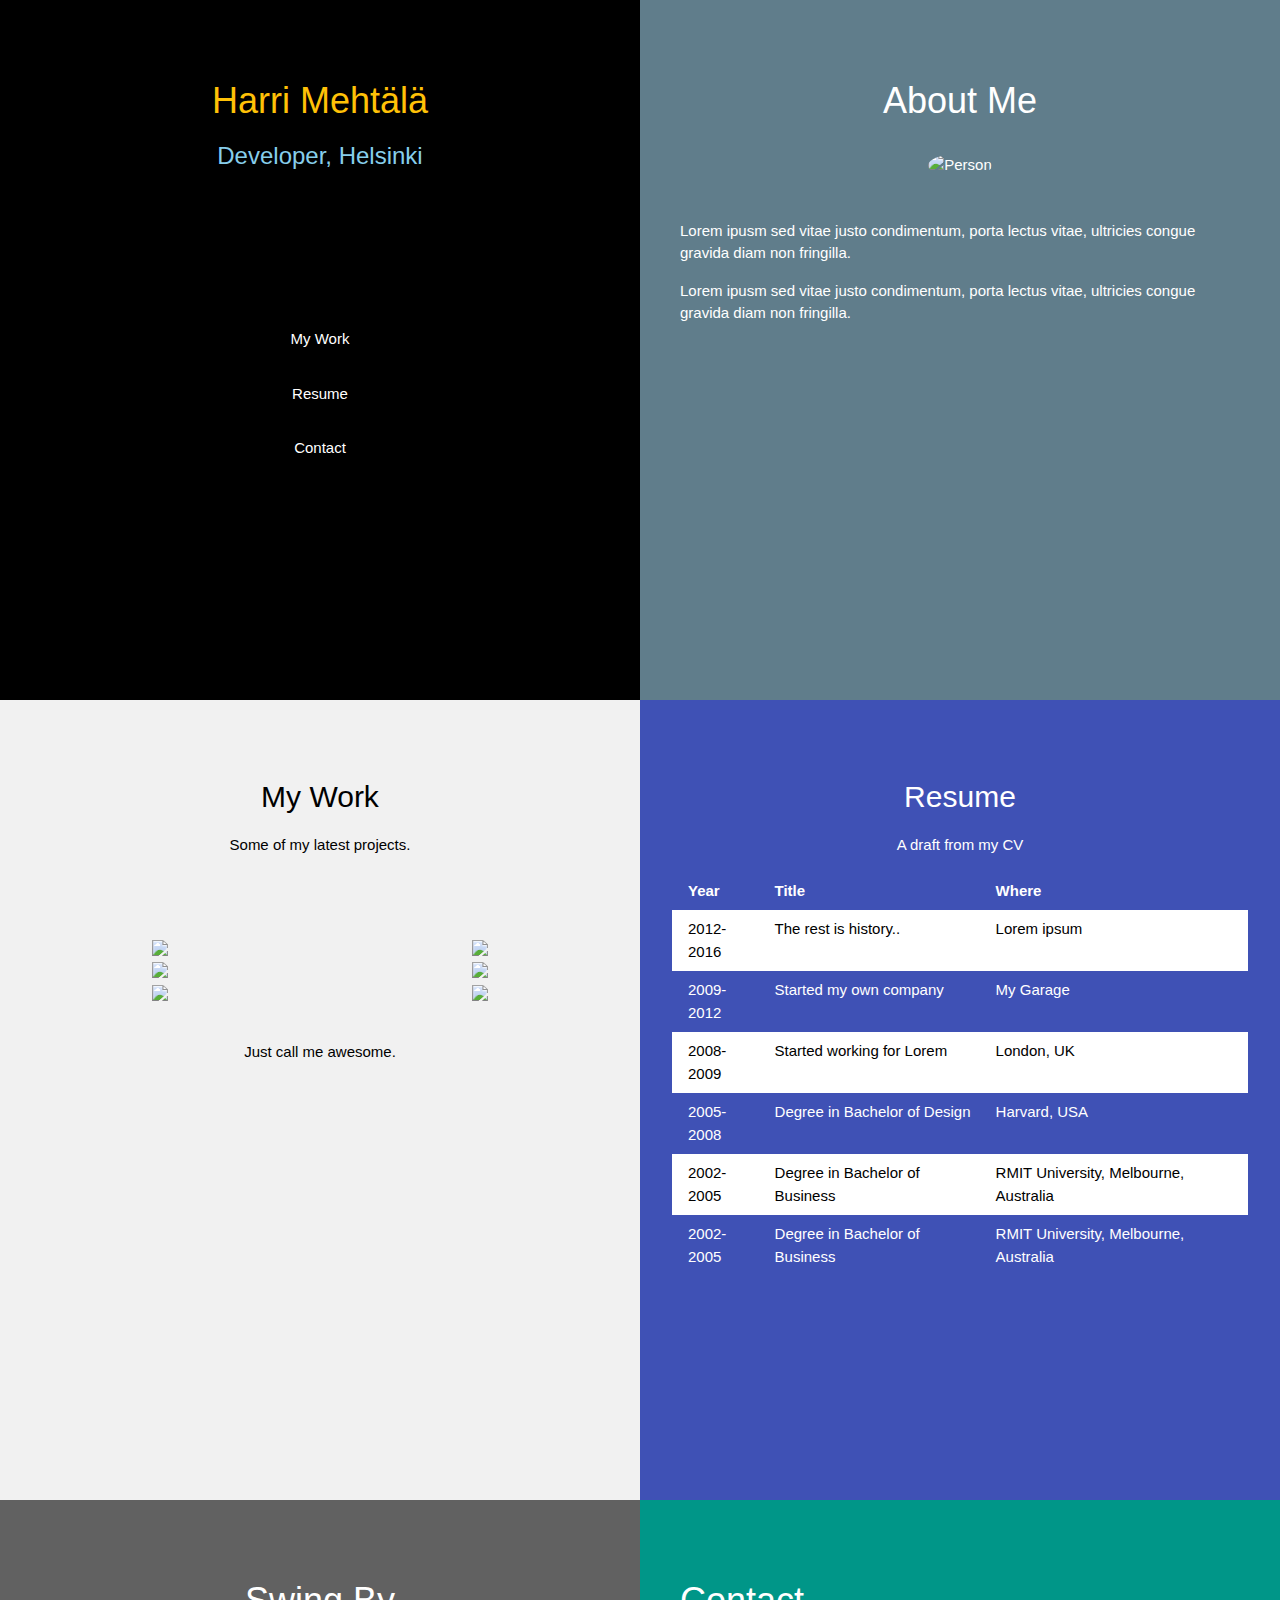
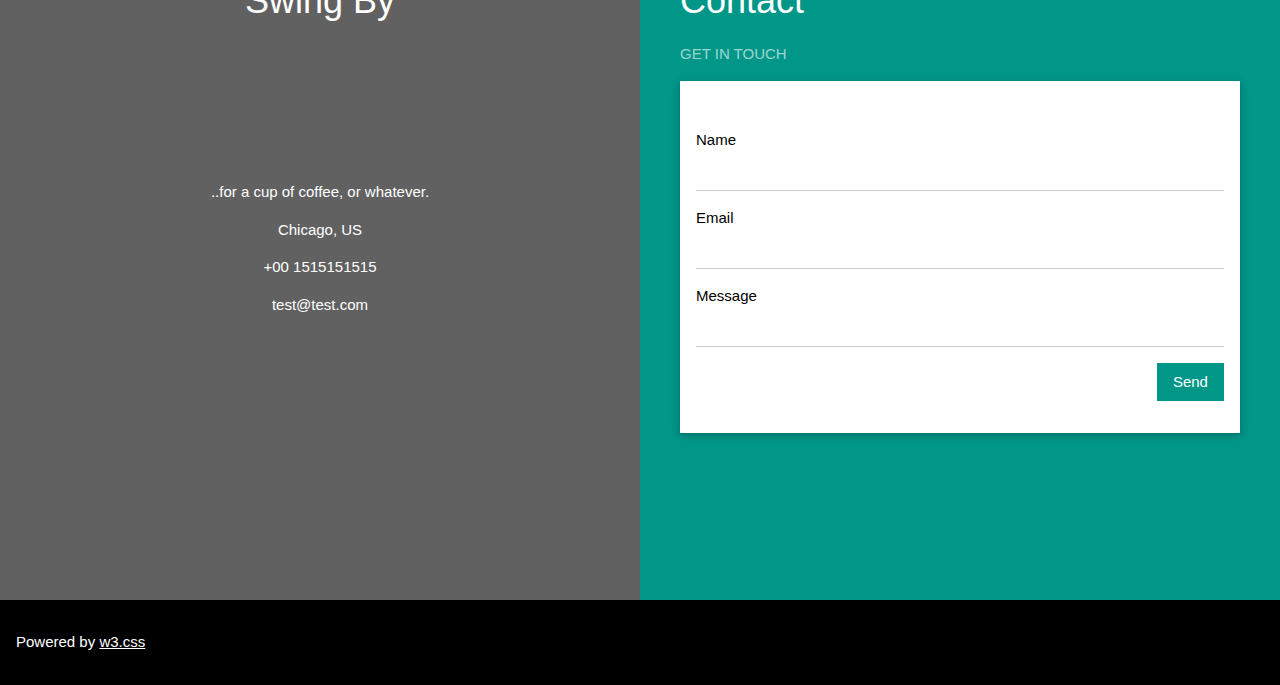
==== index.html @ ee90fe10 "init" ====
<!DOCTYPE html>
<html>
<title>Harri Mehtälä</title>
<meta charset="UTF-8">
<meta name="author" content="Harri Mehtälä">
<meta name="keywords" content="Harri Mehtälä, developer, Helsinki">
<meta name="viewport" content="width=device-width, initial-scale=1">
<link rel="stylesheet" href="/w3.css">
<body class="w3-content" style="max-width:1300px">

<!-- First Grid: Logo & About -->
<div class="w3-row">
  <div class="w3-half w3-black w3-container w3-center" style="height:700px">
    <div class="w3-padding-64">
      <h1 class="w3-text-amber">Harri Mehtälä</h1>
      <h3 class="w3-text-light-blue">Developer, Helsinki</h3>
    </div>
    <div class="w3-padding-64">
      <a href="#work" class="w3-button w3-black w3-block w3-hover-teal w3-padding-16">My Work</a>
      <a href="#resume" class="w3-button w3-black w3-block w3-hover-dark-grey w3-padding-16">Resume</a>
      <a href="#contact" class="w3-button w3-black w3-block w3-hover-brown w3-padding-16">Contact</a>
    </div>
  </div>
  <div class="w3-half w3-blue-grey w3-container" style="height:700px">
    <div class="w3-padding-64 w3-center">
      <h1>About Me</h1>
      <img src="/w3images/avatar3.png" class="w3-margin w3-circle" alt="Person" style="width:50%">
      <div class="w3-left-align w3-padding-large">
        <p>Lorem ipusm sed vitae justo condimentum, porta lectus vitae, ultricies congue gravida diam non fringilla.</p>
        <p>Lorem ipusm sed vitae justo condimentum, porta lectus vitae, ultricies congue gravida diam non fringilla.</p>
      </div>
    </div>
  </div>
</div>

<!-- Second Grid: Work & Resume -->
<div class="w3-row">
  <div class="w3-half w3-light-grey w3-center" style="min-height:800px" id="work">
    <div class="w3-padding-64">
      <h2>My Work</h2>
      <p>Some of my latest projects.</p>
    </div>
    <div class="w3-row">
      <div class="w3-half">
        <img src="/w3images/coffee.jpg" style="width:100%">
      </div>
      <div class="w3-half">
        <img src="/w3images/workbench.jpg" style="width:100%">
      </div>
    </div>
    <div class="w3-row w3-hide-small">
      <div class="w3-half">
        <img src="/w3images/workbench.jpg" style="width:100%">
      </div>
      <div class="w3-half">
        <img src="/w3images/coffee.jpg" style="width:100%">
      </div>
    </div>

    <div class="w3-row w3-hide-small">
      <div class="w3-half">
        <img src="/w3images/sound.jpg" style="width:100%">
      </div>
      <div class="w3-half">
        <img src="/w3images/workbench.jpg" style="width:100%">
      </div>
    </div><br>
    <p>Just call me awesome.</p>
  </div>
  <div class="w3-half w3-indigo w3-container" style="min-height:800px" id="resume">
    <div class="w3-padding-64 w3-center">
      <h2>Resume</h2>
      <p>A draft from my CV</p>
      <div class="w3-container w3-responsive">
        <table class="w3-table">
          <tr>
            <th>Year</th>
            <th>Title</th>
            <th>Where</th>
          </tr>
          <tr class="w3-white">
            <td>2012-2016</td>
            <td>The rest is history..</td>
            <td>Lorem ipsum</td>
          </tr>
          <tr>
            <td>2009-2012</td>
            <td>Started my own company</td>
            <td>My Garage</td>
          </tr>
          <tr class="w3-white">
            <td>2008-2009</td>
            <td>Started working for Lorem</td>
            <td>London, UK</td>
          </tr>
          <tr>
            <td>2005-2008</td>
            <td>Degree in Bachelor of Design</td>
            <td>Harvard, USA</td>
          </tr>
          <tr class="w3-white">
            <td>2002-2005</td>
            <td>Degree in Bachelor of Business</td>
            <td>RMIT University, Melbourne, Australia</td>
          </tr>
          <tr class="w3-hide-medium">
            <td>2002-2005</td>
            <td>Degree in Bachelor of Business</td>
            <td>RMIT University, Melbourne, Australia</td>
          </tr>
        </table>
      </div>
    </div>
  </div>
</div>

<!-- Third Grid: Swing By & Contact -->
<div class="w3-row" id="contact">
  <div class="w3-half w3-dark-grey w3-container w3-center" style="height:700px">
    <div class="w3-padding-64">
      <h1>Swing By</h1>
    </div>
    <div class="w3-padding-64">
      <p>..for a cup of coffee, or whatever.</p>
      <p>Chicago, US</p>
      <p>+00 1515151515</p>
      <p>test@test.com</p>
    </div>
  </div>
  <div class="w3-half w3-teal w3-container" style="height:700px">
    <div class="w3-padding-64 w3-padding-large">
      <h1>Contact</h1>
      <p class="w3-opacity">GET IN TOUCH</p>
      <form class="w3-container w3-card w3-padding-32 w3-white" action="/action_page.php" target="_blank">
        <div class="w3-section">
          <label>Name</label>
          <input class="w3-input" style="width:100%;" type="text" required name="Name">
        </div>
        <div class="w3-section">
          <label>Email</label>
          <input class="w3-input" style="width:100%;" type="text" required name="Email">
        </div>
        <div class="w3-section">
          <label>Message</label>
          <input class="w3-input" style="width:100%;" type="text" required name="Message">
        </div>
        <button type="submit" class="w3-button w3-teal w3-right">Send</button>
      </form>
    </div>
  </div>
</div>

<!-- Footer -->
<footer class="w3-container w3-black w3-padding-16">
  <p>Powered by <a href="https://www.w3schools.com/w3css/default.asp" target="_blank">w3.css</a></p>
</footer>

</body>
</html>
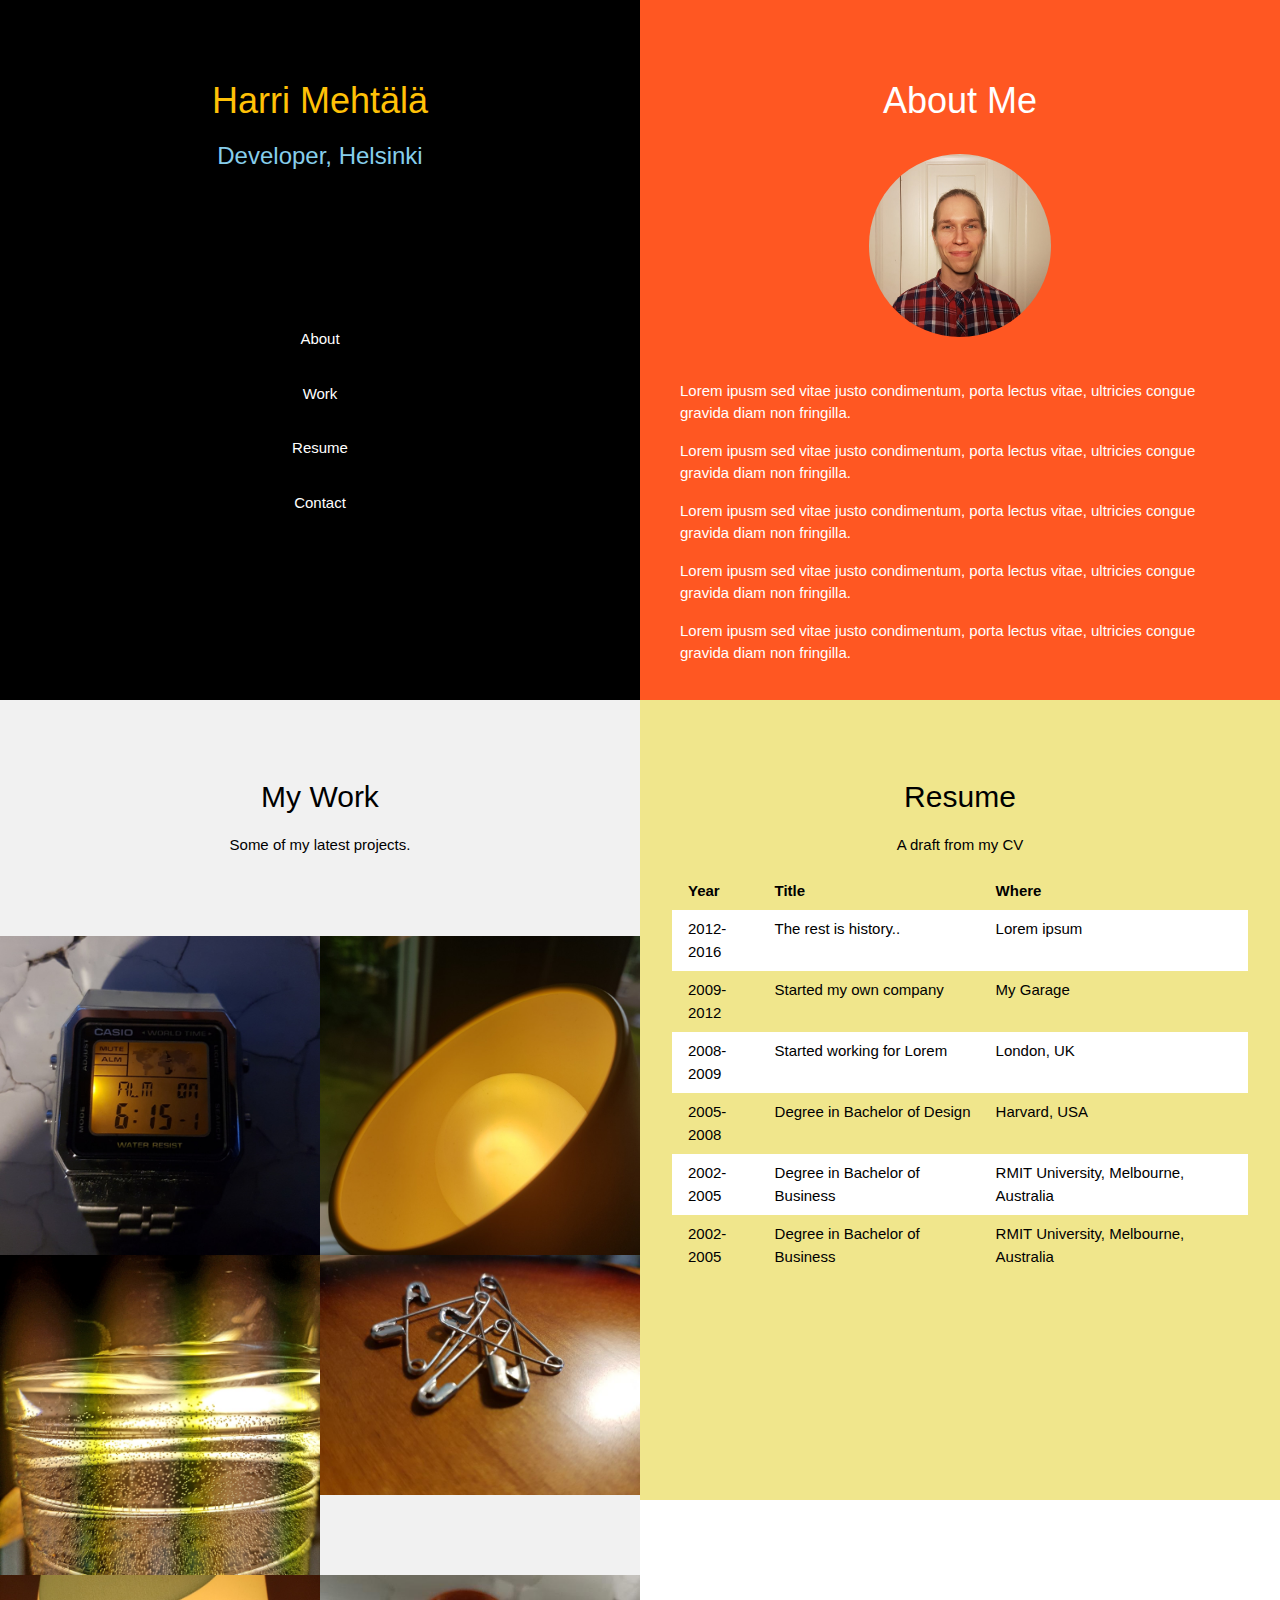
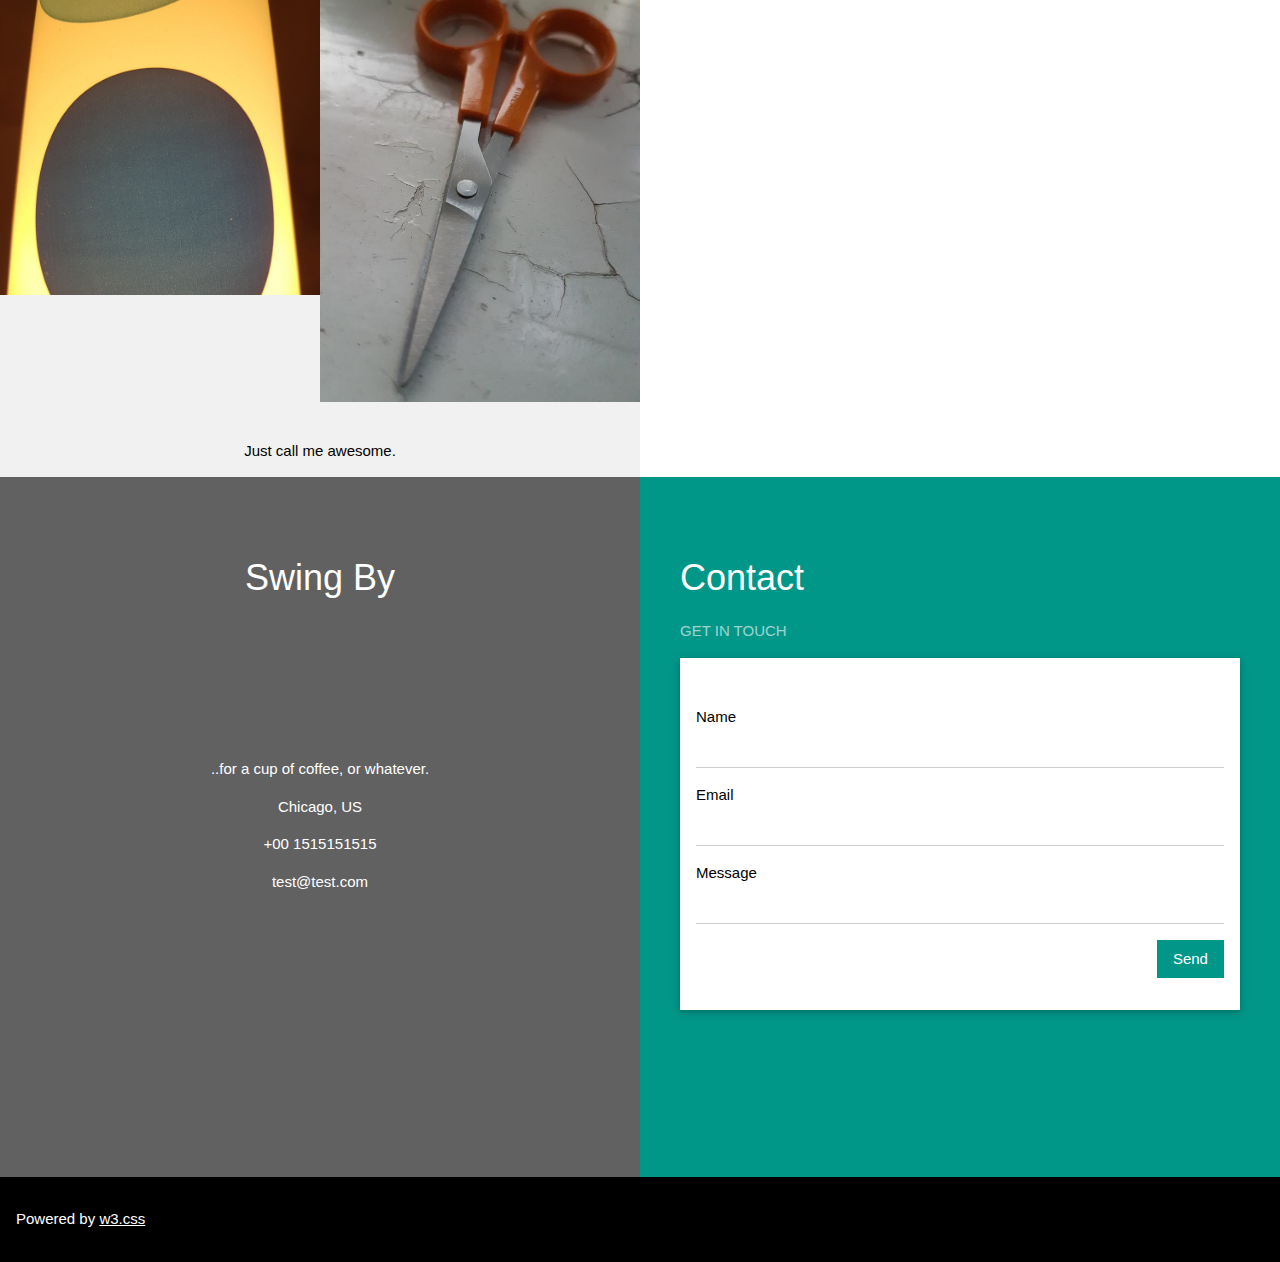
==== commit 1605367c: "images" ====
--- a/index.html
+++ b/index.html
@@ -6,154 +6,165 @@
 <meta name="keywords" content="Harri Mehtälä, developer, Helsinki">
 <meta name="viewport" content="width=device-width, initial-scale=1">
 <link rel="stylesheet" href="/w3.css">
+
 <body class="w3-content" style="max-width:1300px">
 
-<!-- First Grid: Logo & About -->
-<div class="w3-row">
-  <div class="w3-half w3-black w3-container w3-center" style="height:700px">
-    <div class="w3-padding-64">
-      <h1 class="w3-text-amber">Harri Mehtälä</h1>
-      <h3 class="w3-text-light-blue">Developer, Helsinki</h3>
+  <!-- First Grid: Logo & About -->
+  <div class="w3-row">
+    <div class="w3-half w3-black w3-container w3-center" style="height:700px">
+      <div class="w3-padding-64">
+        <h1 class="w3-text-amber">Harri Mehtälä</h1>
+        <h3 class="w3-text-light-blue">Developer, Helsinki</h3>
+      </div>
+      <div class="w3-padding-64">
+        <a href="#about" class="w3-button w3-black w3-block w3-hover-deep-orange w3-padding-16">About</a>
+        <a href="#work" class="w3-button w3-black w3-block w3-hover-white w3-padding-16">Work</a>
+        <a href="#resume" class="w3-button w3-black w3-block w3-hover-khaki w3-padding-16">Resume</a>
+        <a href="#contact" class="w3-button w3-black w3-block w3-hover-brown w3-padding-16">Contact</a>
+      </div>
     </div>
-    <div class="w3-padding-64">
-      <a href="#work" class="w3-button w3-black w3-block w3-hover-teal w3-padding-16">My Work</a>
-      <a href="#resume" class="w3-button w3-black w3-block w3-hover-dark-grey w3-padding-16">Resume</a>
-      <a href="#contact" class="w3-button w3-black w3-block w3-hover-brown w3-padding-16">Contact</a>
-    </div>
-  </div>
-  <div class="w3-half w3-blue-grey w3-container" style="height:700px">
-    <div class="w3-padding-64 w3-center">
-      <h1>About Me</h1>
-      <img src="/w3images/avatar3.png" class="w3-margin w3-circle" alt="Person" style="width:50%">
-      <div class="w3-left-align w3-padding-large">
-        <p>Lorem ipusm sed vitae justo condimentum, porta lectus vitae, ultricies congue gravida diam non fringilla.</p>
-        <p>Lorem ipusm sed vitae justo condimentum, porta lectus vitae, ultricies congue gravida diam non fringilla.</p>
+    <div class="w3-half w3-deep-orange w3-container" style="height:700px" id="about">
+      <div class="w3-padding-64 w3-center">
+        <h1>About Me</h1>
+        <img src="/img/HM_web_square.jpg" class="w3-margin w3-circle" alt="Person" style="width:30%">
+        <div class="w3-left-align w3-padding-large">
+          <p>Lorem ipusm sed vitae justo condimentum, porta lectus vitae, ultricies congue gravida diam non fringilla.
+          </p>
+          <p>Lorem ipusm sed vitae justo condimentum, porta lectus vitae, ultricies congue gravida diam non fringilla.
+          </p>
+          <p>Lorem ipusm sed vitae justo condimentum, porta lectus vitae, ultricies congue gravida diam non fringilla.
+          </p>
+          <p>Lorem ipusm sed vitae justo condimentum, porta lectus vitae, ultricies congue gravida diam non fringilla.
+          </p>
+          <p>Lorem ipusm sed vitae justo condimentum, porta lectus vitae, ultricies congue gravida diam non fringilla.
+          </p>
+        </div>
       </div>
     </div>
   </div>
-</div>
 
-<!-- Second Grid: Work & Resume -->
-<div class="w3-row">
-  <div class="w3-half w3-light-grey w3-center" style="min-height:800px" id="work">
-    <div class="w3-padding-64">
-      <h2>My Work</h2>
-      <p>Some of my latest projects.</p>
+  <!-- Second Grid: Work & Resume -->
+  <div class="w3-row">
+    <div class="w3-half w3-light-grey w3-center" style="min-height:800px" id="work">
+      <div class="w3-padding-64">
+        <h2>My Work</h2>
+        <p>Some of my latest projects.</p>
+      </div>
+      <div class="w3-row">
+        <div class="w3-half">
+          <img src="/img/casio.jpg" style="width:100%">
+        </div>
+        <div class="w3-half">
+          <img src="/img/lamp.jpg" style="width:100%">
+        </div>
+      </div>
+      <div>
+        <div class="w3-half">
+          <img src="/img/neptuneGlass.jpg" style="width:100%">
+        </div>
+        <div class="w3-half">
+          <img src="/img/safetyPins.jpg" style="width:100%">
+        </div>
+      </div>
+
+      <div class="w3-row w3-hide-small">
+        <div class="w3-half">
+          <img src="/img/SaganBalls.jpg" style="width:100%">
+        </div>
+        <div class="w3-half">
+          <img src="/img/scissors.jpg" style="width:100%">
+        </div>
+      </div><br>
+      <p>Just call me awesome.</p>
     </div>
-    <div class="w3-row">
-      <div class="w3-half">
-        <img src="/w3images/coffee.jpg" style="width:100%">
-      </div>
-      <div class="w3-half">
-        <img src="/w3images/workbench.jpg" style="width:100%">
-      </div>
-    </div>
-    <div class="w3-row w3-hide-small">
-      <div class="w3-half">
-        <img src="/w3images/workbench.jpg" style="width:100%">
-      </div>
-      <div class="w3-half">
-        <img src="/w3images/coffee.jpg" style="width:100%">
-      </div>
-    </div>
-
-    <div class="w3-row w3-hide-small">
-      <div class="w3-half">
-        <img src="/w3images/sound.jpg" style="width:100%">
-      </div>
-      <div class="w3-half">
-        <img src="/w3images/workbench.jpg" style="width:100%">
-      </div>
-    </div><br>
-    <p>Just call me awesome.</p>
-  </div>
-  <div class="w3-half w3-indigo w3-container" style="min-height:800px" id="resume">
-    <div class="w3-padding-64 w3-center">
-      <h2>Resume</h2>
-      <p>A draft from my CV</p>
-      <div class="w3-container w3-responsive">
-        <table class="w3-table">
-          <tr>
-            <th>Year</th>
-            <th>Title</th>
-            <th>Where</th>
-          </tr>
-          <tr class="w3-white">
-            <td>2012-2016</td>
-            <td>The rest is history..</td>
-            <td>Lorem ipsum</td>
-          </tr>
-          <tr>
-            <td>2009-2012</td>
-            <td>Started my own company</td>
-            <td>My Garage</td>
-          </tr>
-          <tr class="w3-white">
-            <td>2008-2009</td>
-            <td>Started working for Lorem</td>
-            <td>London, UK</td>
-          </tr>
-          <tr>
-            <td>2005-2008</td>
-            <td>Degree in Bachelor of Design</td>
-            <td>Harvard, USA</td>
-          </tr>
-          <tr class="w3-white">
-            <td>2002-2005</td>
-            <td>Degree in Bachelor of Business</td>
-            <td>RMIT University, Melbourne, Australia</td>
-          </tr>
-          <tr class="w3-hide-medium">
-            <td>2002-2005</td>
-            <td>Degree in Bachelor of Business</td>
-            <td>RMIT University, Melbourne, Australia</td>
-          </tr>
-        </table>
+    <div class="w3-half w3-khaki w3-container" style="min-height:800px" id="resume">
+      <div class="w3-padding-64 w3-center">
+        <h2>Resume</h2>
+        <p>A draft from my CV</p>
+        <div class="w3-container w3-responsive">
+          <table class="w3-table">
+            <tr>
+              <th>Year</th>
+              <th>Title</th>
+              <th>Where</th>
+            </tr>
+            <tr class="w3-white">
+              <td>2012-2016</td>
+              <td>The rest is history..</td>
+              <td>Lorem ipsum</td>
+            </tr>
+            <tr>
+              <td>2009-2012</td>
+              <td>Started my own company</td>
+              <td>My Garage</td>
+            </tr>
+            <tr class="w3-white">
+              <td>2008-2009</td>
+              <td>Started working for Lorem</td>
+              <td>London, UK</td>
+            </tr>
+            <tr>
+              <td>2005-2008</td>
+              <td>Degree in Bachelor of Design</td>
+              <td>Harvard, USA</td>
+            </tr>
+            <tr class="w3-white">
+              <td>2002-2005</td>
+              <td>Degree in Bachelor of Business</td>
+              <td>RMIT University, Melbourne, Australia</td>
+            </tr>
+            <tr class="w3-hide-medium">
+              <td>2002-2005</td>
+              <td>Degree in Bachelor of Business</td>
+              <td>RMIT University, Melbourne, Australia</td>
+            </tr>
+          </table>
+        </div>
       </div>
     </div>
   </div>
-</div>
 
-<!-- Third Grid: Swing By & Contact -->
-<div class="w3-row" id="contact">
-  <div class="w3-half w3-dark-grey w3-container w3-center" style="height:700px">
-    <div class="w3-padding-64">
-      <h1>Swing By</h1>
+  <!-- Third Grid: Swing By & Contact -->
+  <div class="w3-row" id="contact">
+    <div class="w3-half w3-dark-grey w3-container w3-center" style="height:700px">
+      <div class="w3-padding-64">
+        <h1>Swing By</h1>
+      </div>
+      <div class="w3-padding-64">
+        <p>..for a cup of coffee, or whatever.</p>
+        <p>Chicago, US</p>
+        <p>+00 1515151515</p>
+        <p>test@test.com</p>
+      </div>
     </div>
-    <div class="w3-padding-64">
-      <p>..for a cup of coffee, or whatever.</p>
-      <p>Chicago, US</p>
-      <p>+00 1515151515</p>
-      <p>test@test.com</p>
+    <div class="w3-half w3-teal w3-container" style="height:700px">
+      <div class="w3-padding-64 w3-padding-large">
+        <h1>Contact</h1>
+        <p class="w3-opacity">GET IN TOUCH</p>
+        <form class="w3-container w3-card w3-padding-32 w3-white" action="/action_page.php" target="_blank">
+          <div class="w3-section">
+            <label>Name</label>
+            <input class="w3-input" style="width:100%;" type="text" required name="Name">
+          </div>
+          <div class="w3-section">
+            <label>Email</label>
+            <input class="w3-input" style="width:100%;" type="text" required name="Email">
+          </div>
+          <div class="w3-section">
+            <label>Message</label>
+            <input class="w3-input" style="width:100%;" type="text" required name="Message">
+          </div>
+          <button type="submit" class="w3-button w3-teal w3-right">Send</button>
+        </form>
+      </div>
     </div>
   </div>
-  <div class="w3-half w3-teal w3-container" style="height:700px">
-    <div class="w3-padding-64 w3-padding-large">
-      <h1>Contact</h1>
-      <p class="w3-opacity">GET IN TOUCH</p>
-      <form class="w3-container w3-card w3-padding-32 w3-white" action="/action_page.php" target="_blank">
-        <div class="w3-section">
-          <label>Name</label>
-          <input class="w3-input" style="width:100%;" type="text" required name="Name">
-        </div>
-        <div class="w3-section">
-          <label>Email</label>
-          <input class="w3-input" style="width:100%;" type="text" required name="Email">
-        </div>
-        <div class="w3-section">
-          <label>Message</label>
-          <input class="w3-input" style="width:100%;" type="text" required name="Message">
-        </div>
-        <button type="submit" class="w3-button w3-teal w3-right">Send</button>
-      </form>
-    </div>
-  </div>
-</div>
 
-<!-- Footer -->
-<footer class="w3-container w3-black w3-padding-16">
-  <p>Powered by <a href="https://www.w3schools.com/w3css/default.asp" target="_blank">w3.css</a></p>
-</footer>
+  <!-- Footer -->
+  <footer class="w3-container w3-black w3-padding-16">
+    <p>Powered by <a href="https://www.w3schools.com/w3css/default.asp" target="_blank">w3.css</a></p>
+  </footer>
 
 </body>
-</html>
+
+</html>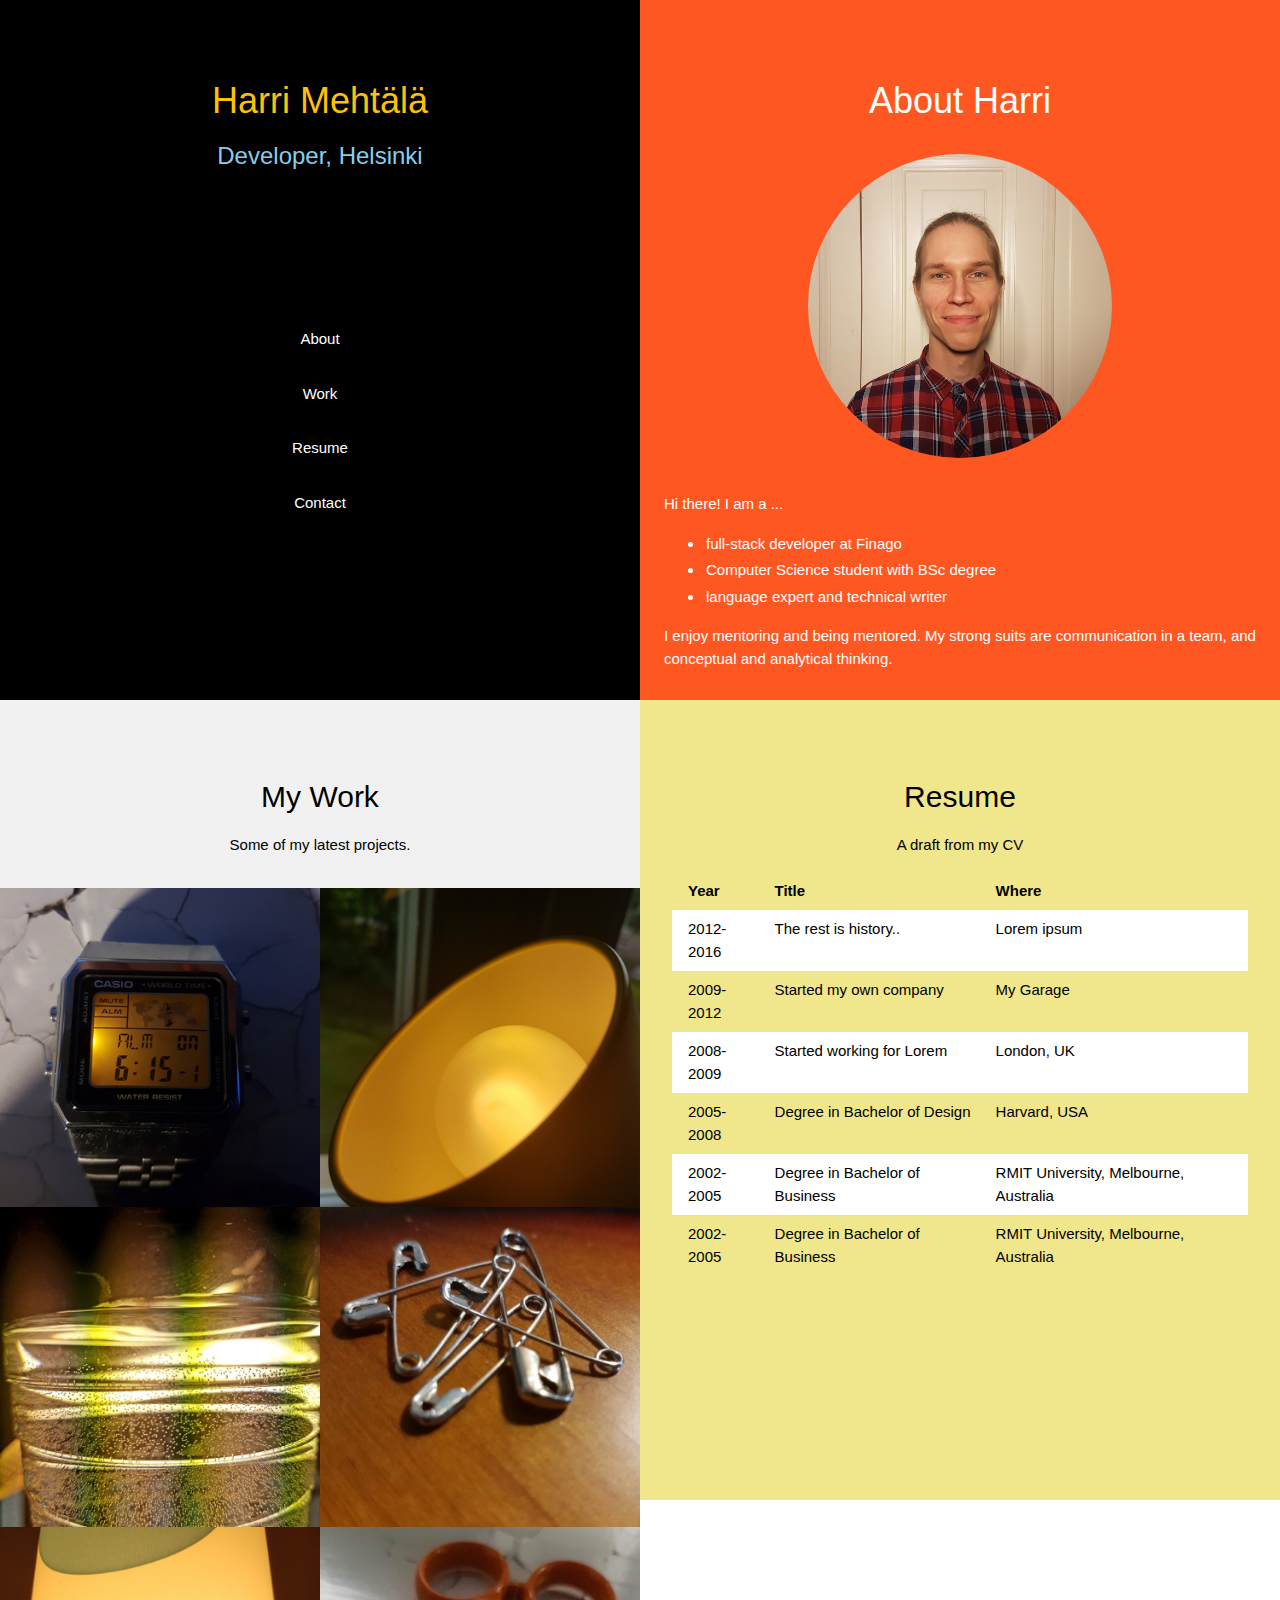
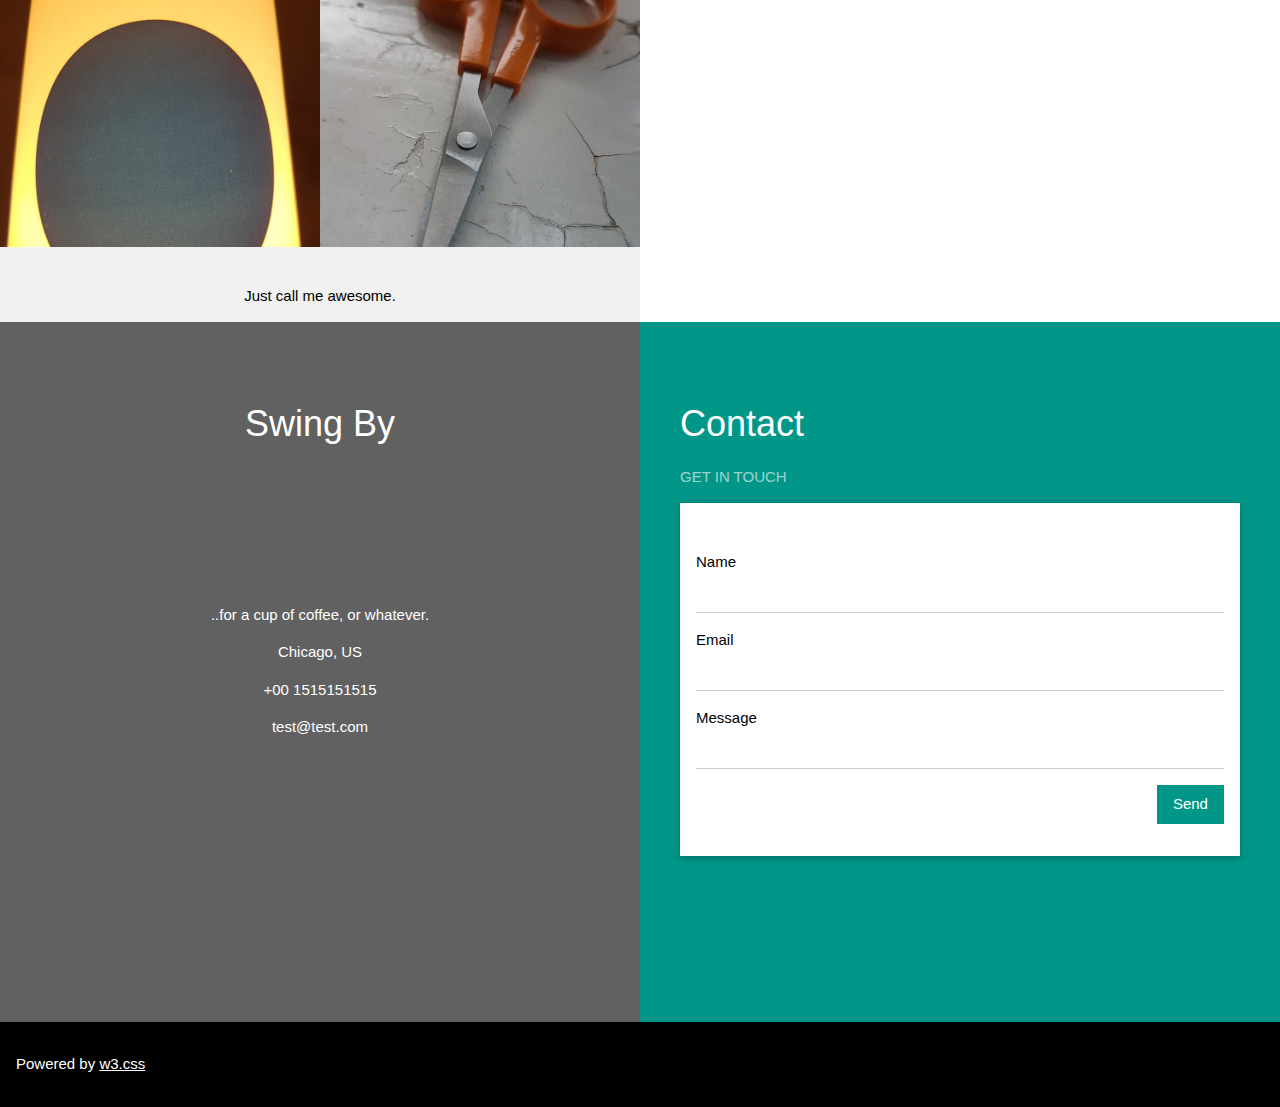
==== commit 0ccb82d6: "css & about" ====
--- a/index.html
+++ b/index.html
@@ -6,6 +6,7 @@
 <meta name="keywords" content="Harri Mehtälä, developer, Helsinki">
 <meta name="viewport" content="width=device-width, initial-scale=1">
 <link rel="stylesheet" href="/w3.css">
+<link rel="stylesheet" href="/hm.css">
 
 <body class="w3-content" style="max-width:1300px">
 
@@ -25,18 +26,20 @@
     </div>
     <div class="w3-half w3-deep-orange w3-container" style="height:700px" id="about">
       <div class="w3-padding-64 w3-center">
-        <h1>About Me</h1>
-        <img src="/img/HM_web_square.jpg" class="w3-margin w3-circle" alt="Person" style="width:30%">
-        <div class="w3-left-align w3-padding-large">
-          <p>Lorem ipusm sed vitae justo condimentum, porta lectus vitae, ultricies congue gravida diam non fringilla.
+        <h1>About Harri</h1>
+        <img src="/img/HM_web_square.jpg" class="w3-margin w3-circle" alt="Person" style="width:50%">
+        <div class="w3-left-align w3-padding-small">
+          <p>
+            Hi there! I am a ...
           </p>
-          <p>Lorem ipusm sed vitae justo condimentum, porta lectus vitae, ultricies congue gravida diam non fringilla.
-          </p>
-          <p>Lorem ipusm sed vitae justo condimentum, porta lectus vitae, ultricies congue gravida diam non fringilla.
-          </p>
-          <p>Lorem ipusm sed vitae justo condimentum, porta lectus vitae, ultricies congue gravida diam non fringilla.
-          </p>
-          <p>Lorem ipusm sed vitae justo condimentum, porta lectus vitae, ultricies congue gravida diam non fringilla.
+          <ul class="hm-ul">
+            <li>full-stack developer at Finago</li>
+            <li>Computer Science student with BSc degree</li>
+            <li>language expert and technical writer</li>
+          </ul>
+          <p>
+            I enjoy mentoring and being mentored. My strong suits are communication in a team, and conceptual and
+            analytical thinking.
           </p>
         </div>
       </div>
@@ -46,10 +49,10 @@
   <!-- Second Grid: Work & Resume -->
   <div class="w3-row">
     <div class="w3-half w3-light-grey w3-center" style="min-height:800px" id="work">
-      <div class="w3-padding-64">
+      <div class="hm-padding-top-64-bot-16">
         <h2>My Work</h2>
         <p>Some of my latest projects.</p>
-      </div>
+      </div class="w3-bor">
       <div class="w3-row">
         <div class="w3-half">
           <img src="/img/casio.jpg" style="width:100%">
--- a/hm.css
+++ b/hm.css
@@ -0,0 +1,16 @@
+.hm-padding-top-64-bot-16 {
+    padding-top: 64px!important;
+    padding-bottom: 16px!important;
+}
+
+.hm-ul {
+    list-style-type: symbols("+");
+}
+
+.hm-ul li {
+    padding: 2px;
+}
+
+.hm-ul li:last-child {
+    border-bottom: none
+}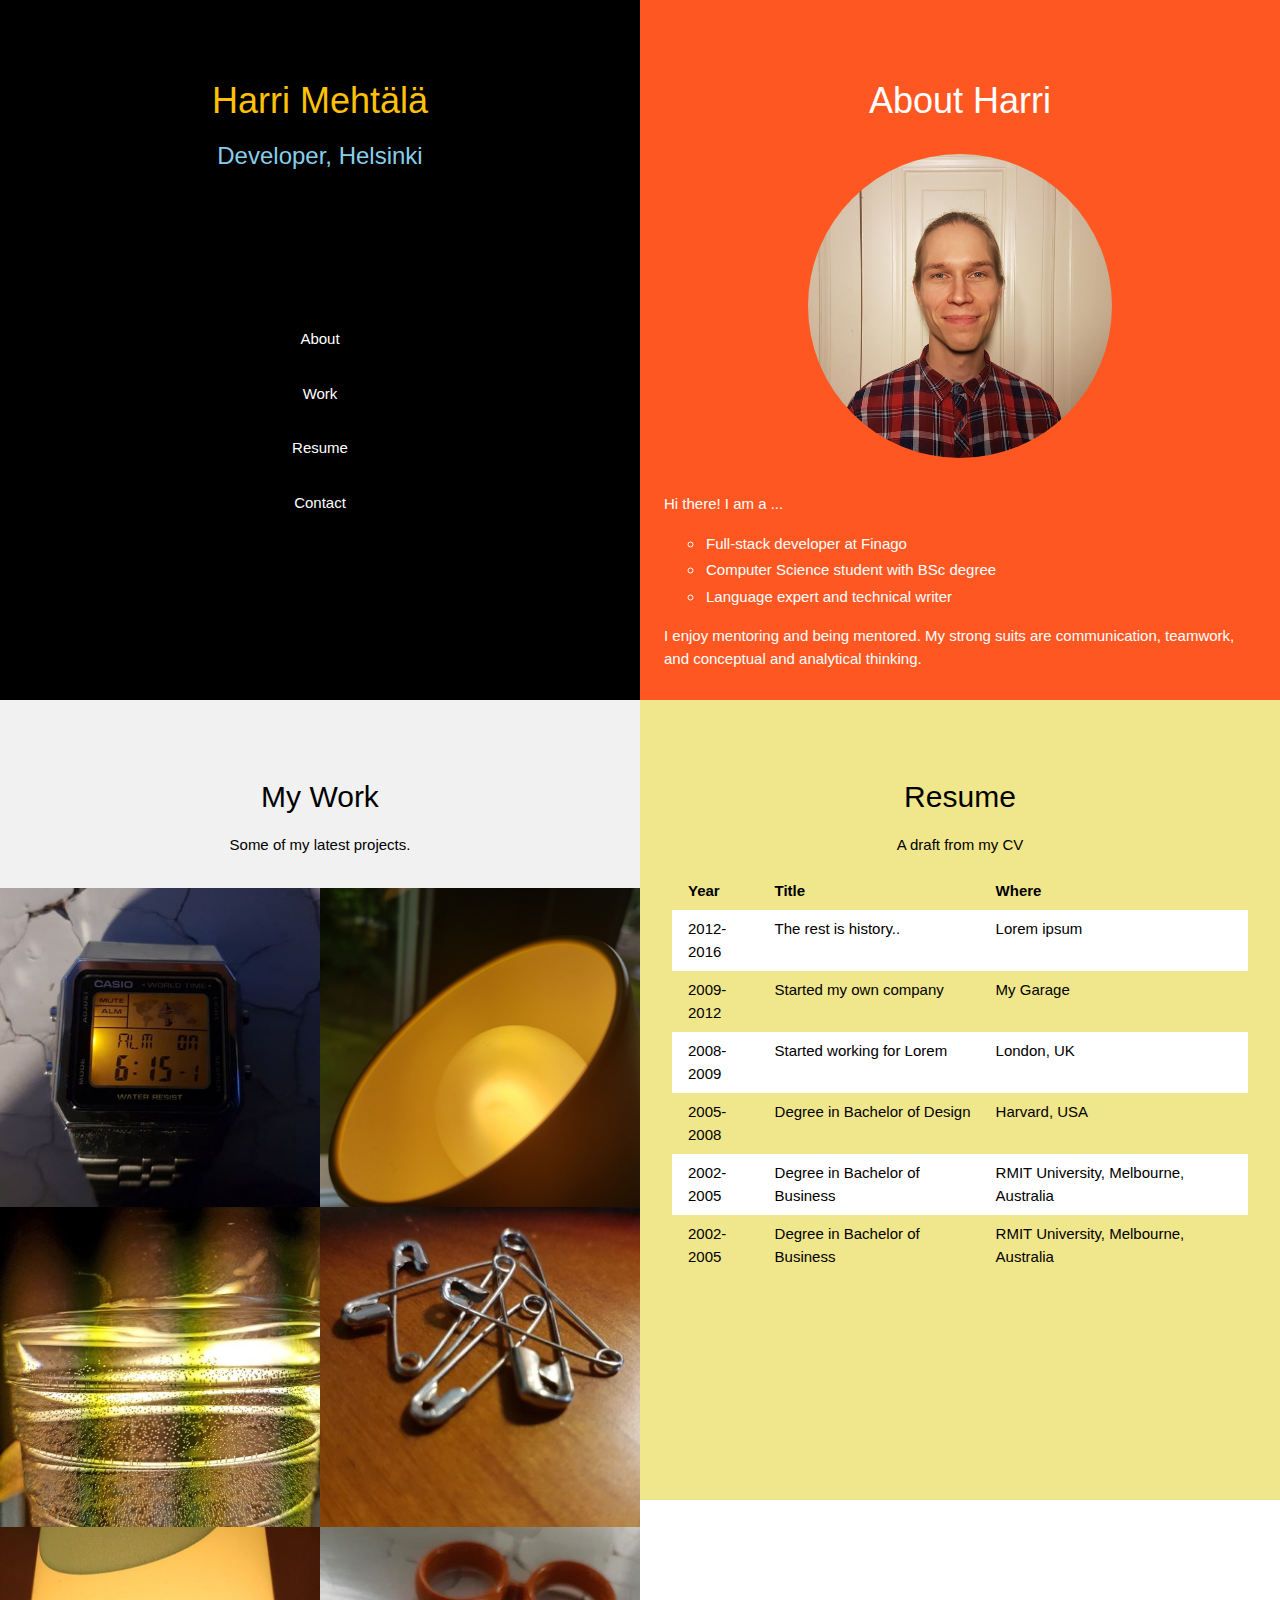
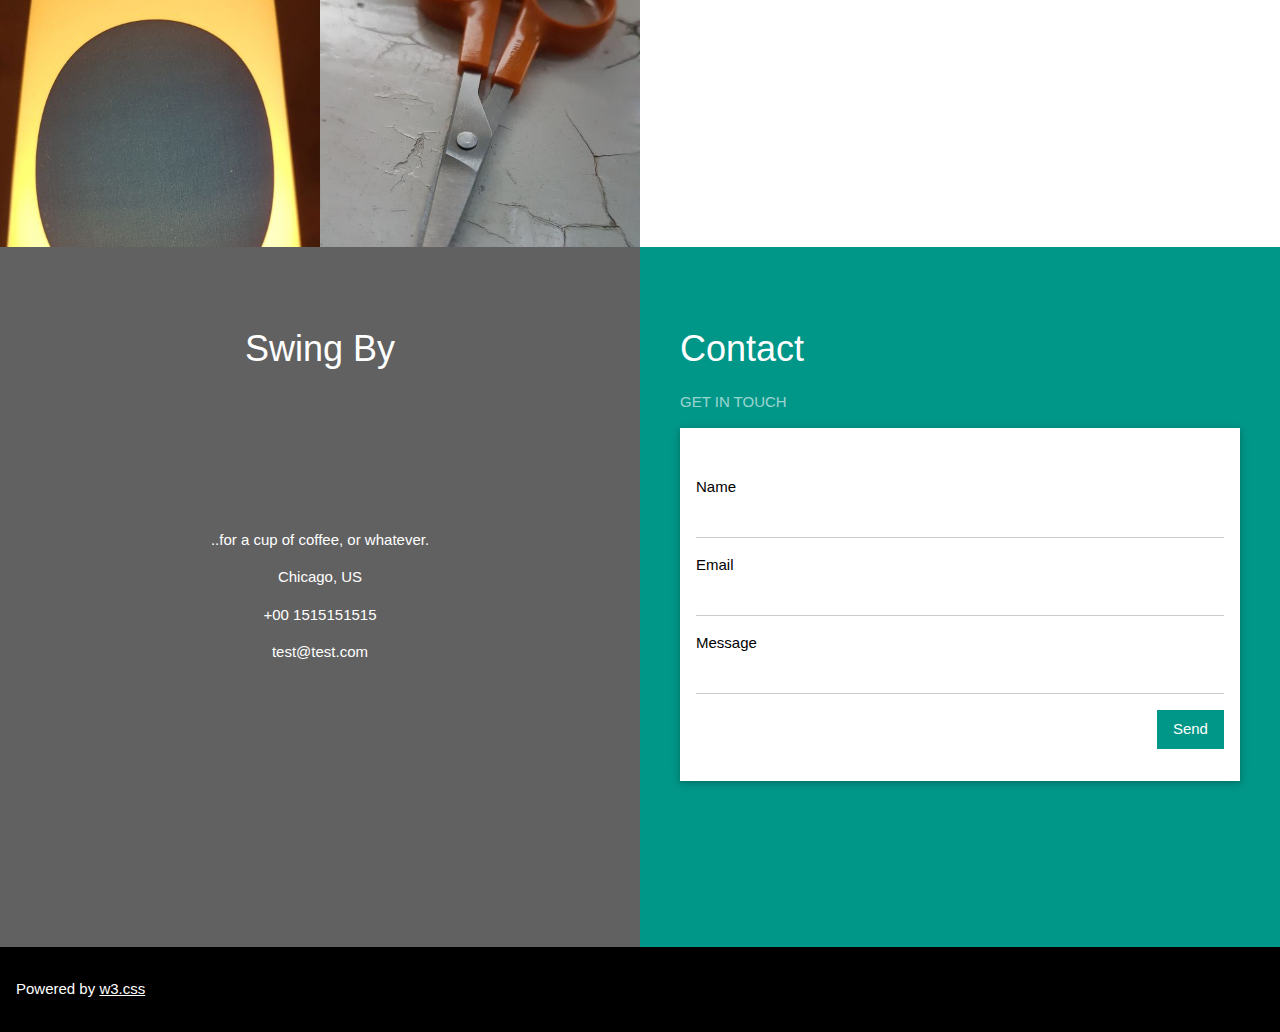
==== commit 62c796e2: "favicon, img sizes" ====
--- a/index.html
+++ b/index.html
@@ -1,10 +1,20 @@
 <!DOCTYPE html>
 <html>
 <title>Harri Mehtälä</title>
+
+<!-- meta -->
 <meta charset="UTF-8">
 <meta name="author" content="Harri Mehtälä">
 <meta name="keywords" content="Harri Mehtälä, developer, Helsinki">
 <meta name="viewport" content="width=device-width, initial-scale=1">
+
+<!-- favicon tags -->
+<link rel="apple-touch-icon" sizes="180x180" href="/apple-touch-icon.png">
+<link rel="icon" type="image/png" sizes="32x32" href="/favicon-32x32.png">
+<link rel="icon" type="image/png" sizes="16x16" href="/favicon-16x16.png">
+<link rel="manifest" href="/site.webmanifest">
+
+<!-- css -->
 <link rel="stylesheet" href="/w3.css">
 <link rel="stylesheet" href="/hm.css">
 
@@ -33,12 +43,12 @@
             Hi there! I am a ...
           </p>
           <ul class="hm-ul">
-            <li>full-stack developer at Finago</li>
+            <li>Full-stack developer at Finago</li>
             <li>Computer Science student with BSc degree</li>
-            <li>language expert and technical writer</li>
+            <li>Language expert and technical writer</li>
           </ul>
           <p>
-            I enjoy mentoring and being mentored. My strong suits are communication in a team, and conceptual and
+            I enjoy mentoring and being mentored. My strong suits are communication, teamwork, and conceptual and
             analytical thinking.
           </p>
         </div>
@@ -77,8 +87,7 @@
         <div class="w3-half">
           <img src="/img/scissors.jpg" style="width:100%">
         </div>
-      </div><br>
-      <p>Just call me awesome.</p>
+      </div>
     </div>
     <div class="w3-half w3-khaki w3-container" style="min-height:800px" id="resume">
       <div class="w3-padding-64 w3-center">
--- a/hm.css
+++ b/hm.css
@@ -4,7 +4,7 @@
 }
 
 .hm-ul {
-    list-style-type: symbols("+");
+    list-style-type: circle;
 }
 
 .hm-ul li {
